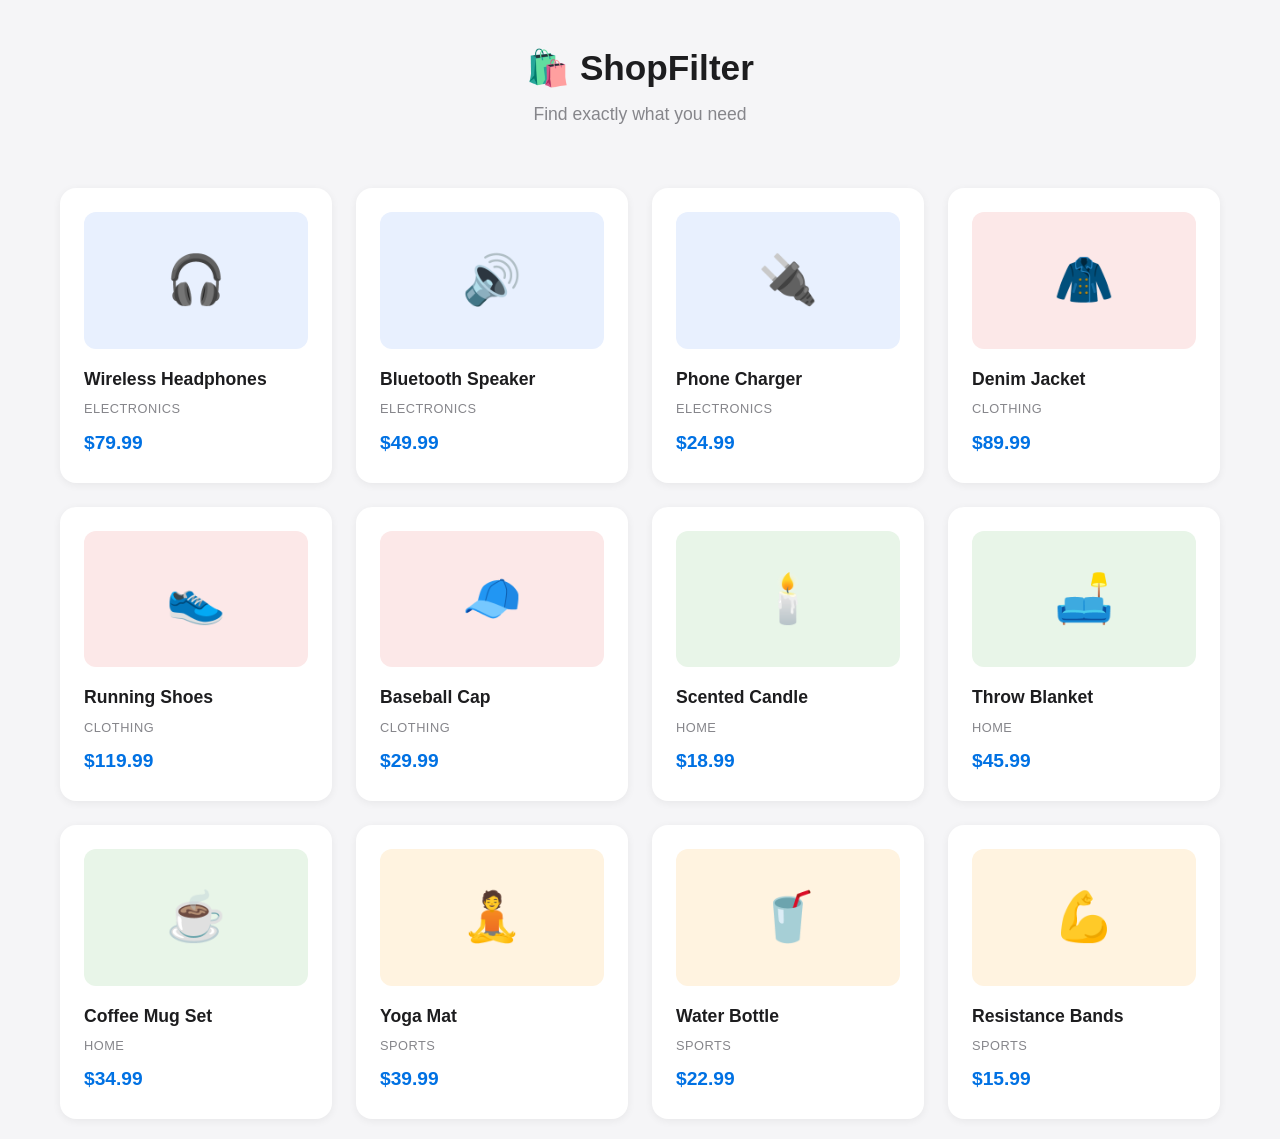
==== week5-search-filter/index.html @ 96588ca8 "Add files via upload" ====
<!DOCTYPE html>
<html lang="en">
<head>
    <meta charset="UTF-8">
    <meta name="viewport" content="width=device-width, initial-scale=1.0">
    <title>Product Filter Shop</title>
    <link rel="stylesheet" href="styles.css">
</head>
<body>
    <header>
        <h1>🛍️ ShopFilter</h1>
        <p class="subtitle">Find exactly what you need</p>
    </header>

    <main>
        <div class="products-grid">

            <div class="product-card" data-category="electronics" data-name="Wireless Headphones" data-price="79.99">
                <div class="card-image electronics">🎧</div>
                <h3>Wireless Headphones</h3>
                <p class="category-tag">Electronics</p>
                <p class="price">$79.99</p>
            </div>

            <div class="product-card" data-category="electronics" data-name="Bluetooth Speaker" data-price="49.99">
                <div class="card-image electronics">🔊</div>
                <h3>Bluetooth Speaker</h3>
                <p class="category-tag">Electronics</p>
                <p class="price">$49.99</p>
            </div>

            <div class="product-card" data-category="electronics" data-name="Phone Charger" data-price="24.99">
                <div class="card-image electronics">🔌</div>
                <h3>Phone Charger</h3>
                <p class="category-tag">Electronics</p>
                <p class="price">$24.99</p>
            </div>

            <div class="product-card" data-category="clothing" data-name="Denim Jacket" data-price="89.99">
                <div class="card-image clothing">🧥</div>
                <h3>Denim Jacket</h3>
                <p class="category-tag">Clothing</p>
                <p class="price">$89.99</p>
            </div>

            <div class="product-card" data-category="clothing" data-name="Running Shoes" data-price="119.99">
                <div class="card-image clothing">👟</div>
                <h3>Running Shoes</h3>
                <p class="category-tag">Clothing</p>
                <p class="price">$119.99</p>
            </div>

            <div class="product-card" data-category="clothing" data-name="Baseball Cap" data-price="29.99">
                <div class="card-image clothing">🧢</div>
                <h3>Baseball Cap</h3>
                <p class="category-tag">Clothing</p>
                <p class="price">$29.99</p>
            </div>

            <div class="product-card" data-category="home" data-name="Scented Candle" data-price="18.99">
                <div class="card-image home">🕯️</div>
                <h3>Scented Candle</h3>
                <p class="category-tag">Home</p>
                <p class="price">$18.99</p>
            </div>

            <div class="product-card" data-category="home" data-name="Throw Blanket" data-price="45.99">
                <div class="card-image home">🛋️</div>
                <h3>Throw Blanket</h3>
                <p class="category-tag">Home</p>
                <p class="price">$45.99</p>
            </div>

            <div class="product-card" data-category="home" data-name="Coffee Mug Set" data-price="34.99">
                <div class="card-image home">☕</div>
                <h3>Coffee Mug Set</h3>
                <p class="category-tag">Home</p>
                <p class="price">$34.99</p>
            </div>

            <div class="product-card" data-category="sports" data-name="Yoga Mat" data-price="39.99">
                <div class="card-image sports">🧘</div>
                <h3>Yoga Mat</h3>
                <p class="category-tag">Sports</p>
                <p class="price">$39.99</p>
            </div>

            <div class="product-card" data-category="sports" data-name="Water Bottle" data-price="22.99">
                <div class="card-image sports">🥤</div>
                <h3>Water Bottle</h3>
                <p class="category-tag">Sports</p>
                <p class="price">$22.99</p>
            </div>

            <div class="product-card" data-category="sports" data-name="Resistance Bands" data-price="15.99">
                <div class="card-image sports">💪</div>
                <h3>Resistance Bands</h3>
                <p class="category-tag">Sports</p>
                <p class="price">$15.99</p>
            </div>

        </div>
    </main>

    <script src="script.js"></script>
</body>
</html>
---- week5-search-filter/styles.css ----
/* ===== RESET & BASE ===== */
* {
    margin: 0;
    padding: 0;
    box-sizing: border-box;
}

body {
    font-family: 'Segoe UI', Tahoma, Geneva, Verdana, sans-serif;
    background-color: #f5f5f7;
    color: #1d1d1f;
    line-height: 1.6;
}

/* ===== HEADER ===== */
header {
    text-align: center;
    padding: 40px 20px 20px;
}

header h1 {
    font-size: 2.2rem;
    font-weight: 700;
    color: #1d1d1f;
}

.subtitle {
    color: #86868b;
    font-size: 1.1rem;
    margin-top: 4px;
}

/* ===== MAIN LAYOUT ===== */
main {
    max-width: 1200px;
    margin: 0 auto;
    padding: 20px;
}

/* ===== PRODUCT GRID ===== */
.products-grid {
    display: grid;
    grid-template-columns: repeat(auto-fill, minmax(260px, 1fr));
    gap: 24px;
    margin-top: 20px;
}

/* ===== PRODUCT CARDS ===== */
.product-card {
    background: #ffffff;
    border-radius: 16px;
    padding: 24px;
    box-shadow: 0 2px 8px rgba(0, 0, 0, 0.06);
    transition: transform 0.2s ease, box-shadow 0.2s ease;
}

.product-card:hover {
    transform: translateY(-4px);
    box-shadow: 0 8px 24px rgba(0, 0, 0, 0.1);
}

.card-image {
    font-size: 3rem;
    text-align: center;
    padding: 30px;
    border-radius: 12px;
    margin-bottom: 16px;
}

.card-image.electronics { background: #e8f0fe; }
.card-image.clothing { background: #fce8e8; }
.card-image.home { background: #e8f5e8; }
.card-image.sports { background: #fff3e0; }

.product-card h3 {
    font-size: 1.1rem;
    font-weight: 600;
    margin-bottom: 6px;
}

.category-tag {
    font-size: 0.8rem;
    color: #86868b;
    text-transform: uppercase;
    letter-spacing: 0.5px;
    margin-bottom: 8px;
}

.price {
    font-size: 1.2rem;
    font-weight: 700;
    color: #0071e3;
}

/* ===== RESPONSIVE ===== */
@media (max-width: 768px) {
    header h1 {
        font-size: 1.8rem;
    }
    .products-grid {
        grid-template-columns: repeat(auto-fill, minmax(200px, 1fr));
        gap: 16px;
    }
}
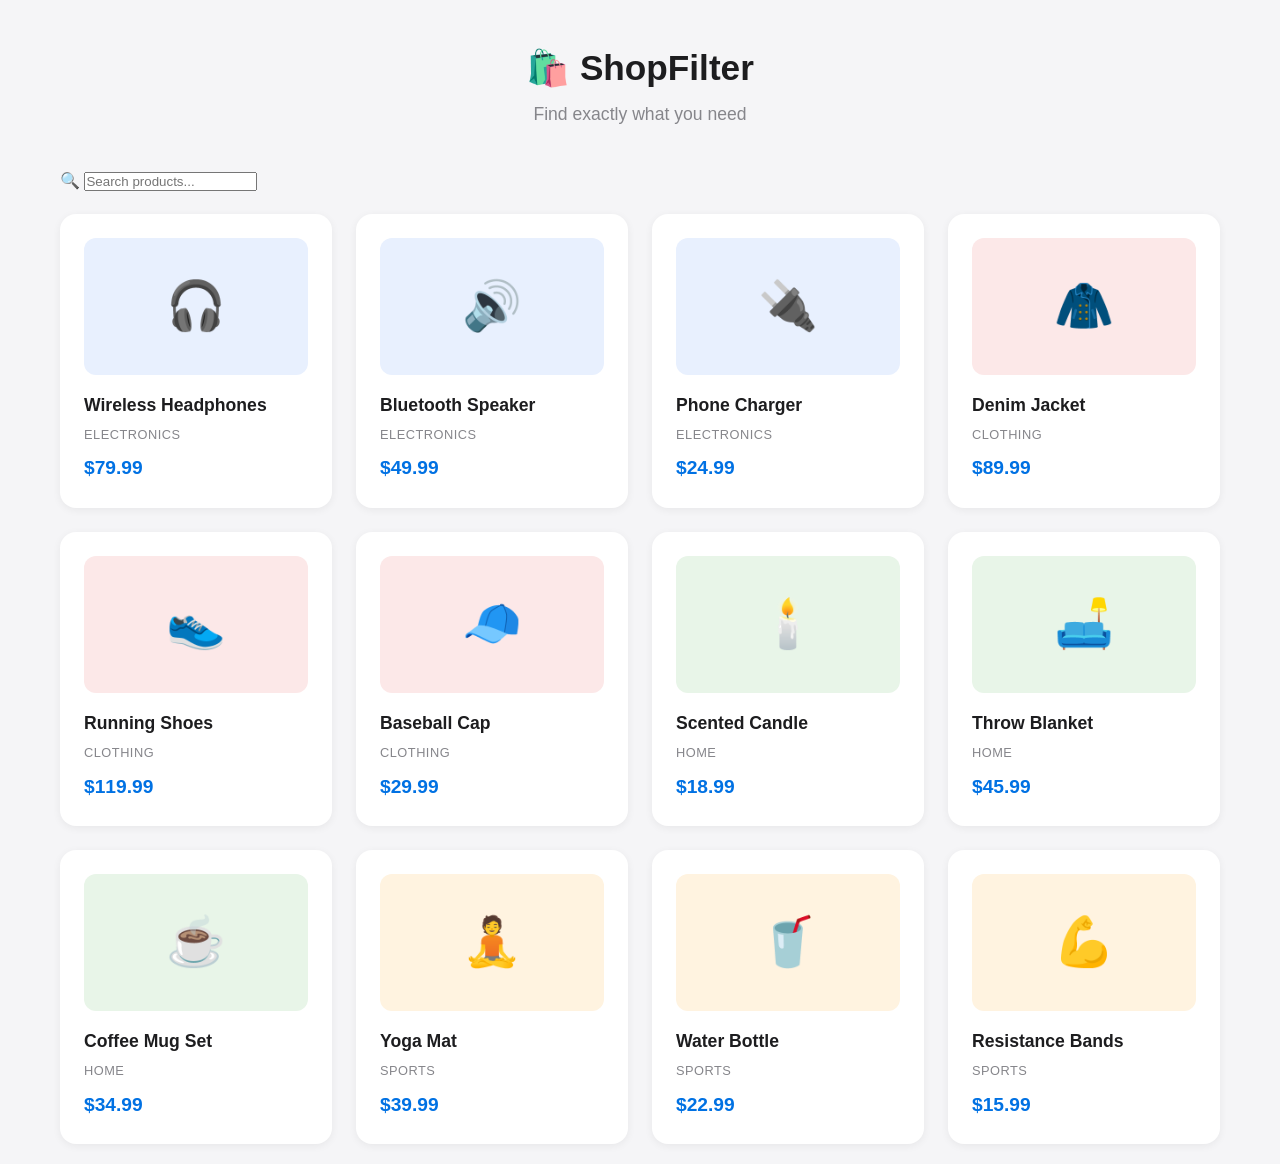
==== commit ab99de0f: "Step 1: Add search bar HTML structure above product grid" ====
--- a/week5-search-filter/index.html
+++ b/week5-search-filter/index.html
@@ -13,6 +13,11 @@
     </header>
 
     <main>
+        <div class="search-container">
+            <span class="search-icon">🔍</span>
+            <input type="text" id="search-input" placeholder="Search products...">
+        </div>
+
         <div class="products-grid">
 
             <div class="product-card" data-category="electronics" data-name="Wireless Headphones" data-price="79.99">
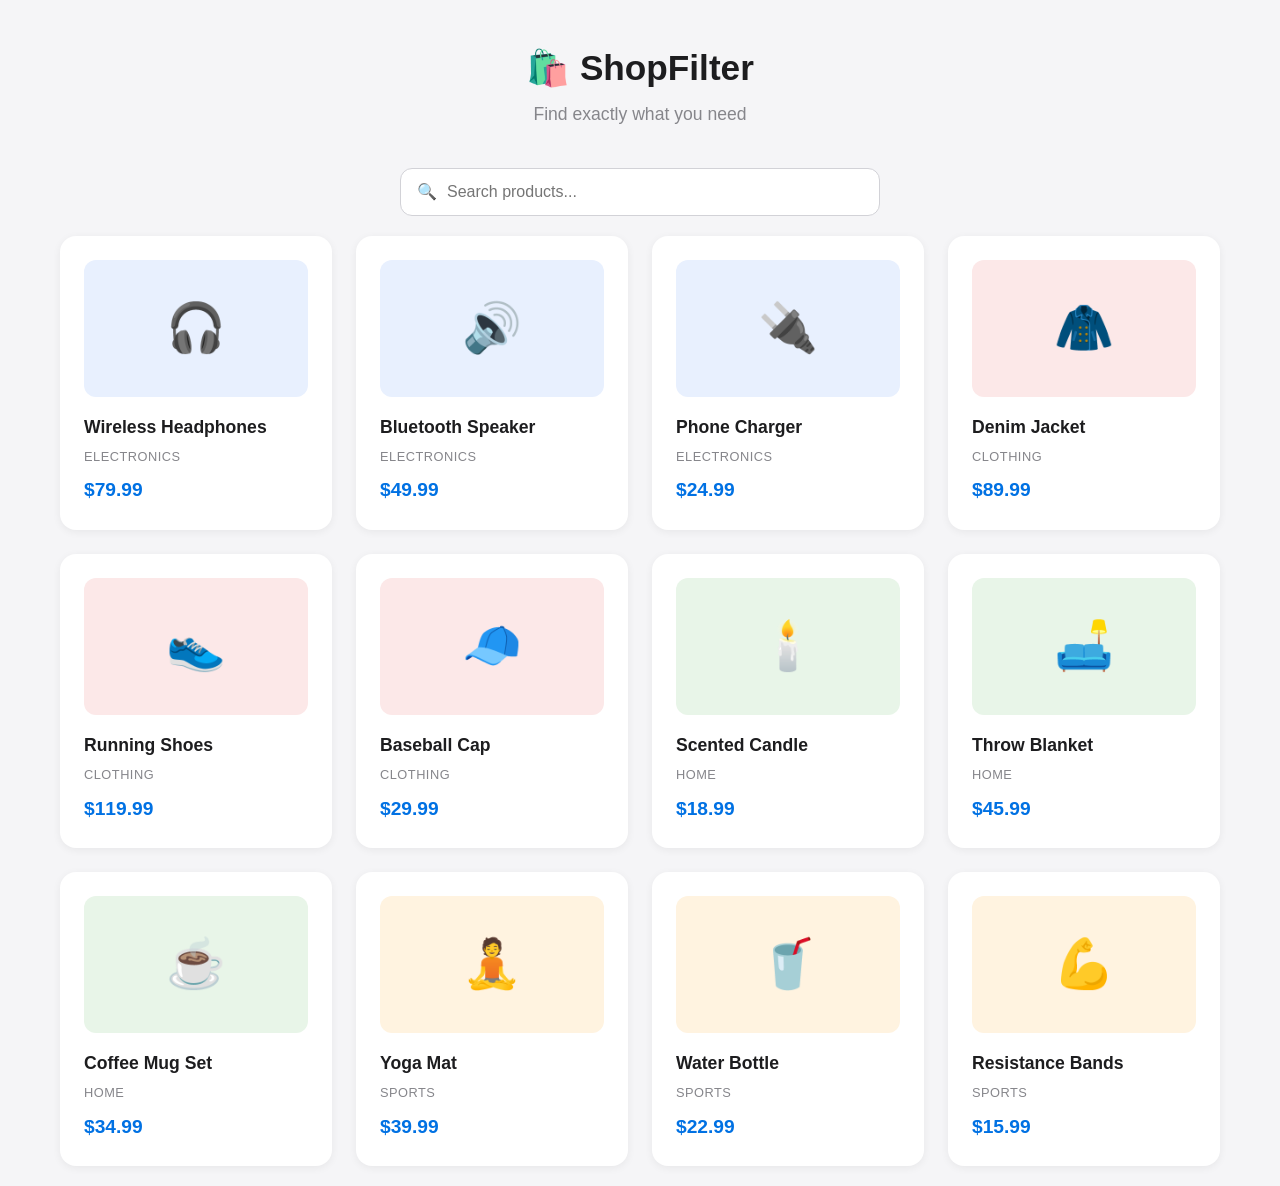
==== commit 8443091b: "Fix accessibility issues, add search styles, and implement search logic - Add aria-label to search i" ====
--- a/week5-search-filter/index.html
+++ b/week5-search-filter/index.html
@@ -14,91 +14,93 @@
 
     <main>
         <div class="search-container">
-            <span class="search-icon">🔍</span>
-            <input type="text" id="search-input" placeholder="Search products...">
+            <span class="search-icon" aria-hidden="true">🔍</span>
+            <input type="text" id="search-input" placeholder="Search products..." aria-label="Search products">
         </div>
+
+        <p id="no-results" hidden>No products match your search.</p>
 
         <div class="products-grid">
 
             <div class="product-card" data-category="electronics" data-name="Wireless Headphones" data-price="79.99">
-                <div class="card-image electronics">🎧</div>
+                <div class="card-image electronics" aria-hidden="true">🎧</div>
                 <h3>Wireless Headphones</h3>
                 <p class="category-tag">Electronics</p>
                 <p class="price">$79.99</p>
             </div>
 
             <div class="product-card" data-category="electronics" data-name="Bluetooth Speaker" data-price="49.99">
-                <div class="card-image electronics">🔊</div>
+                <div class="card-image electronics" aria-hidden="true">🔊</div>
                 <h3>Bluetooth Speaker</h3>
                 <p class="category-tag">Electronics</p>
                 <p class="price">$49.99</p>
             </div>
 
             <div class="product-card" data-category="electronics" data-name="Phone Charger" data-price="24.99">
-                <div class="card-image electronics">🔌</div>
+                <div class="card-image electronics" aria-hidden="true">🔌</div>
                 <h3>Phone Charger</h3>
                 <p class="category-tag">Electronics</p>
                 <p class="price">$24.99</p>
             </div>
 
             <div class="product-card" data-category="clothing" data-name="Denim Jacket" data-price="89.99">
-                <div class="card-image clothing">🧥</div>
+                <div class="card-image clothing" aria-hidden="true">🧥</div>
                 <h3>Denim Jacket</h3>
                 <p class="category-tag">Clothing</p>
                 <p class="price">$89.99</p>
             </div>
 
             <div class="product-card" data-category="clothing" data-name="Running Shoes" data-price="119.99">
-                <div class="card-image clothing">👟</div>
+                <div class="card-image clothing" aria-hidden="true">👟</div>
                 <h3>Running Shoes</h3>
                 <p class="category-tag">Clothing</p>
                 <p class="price">$119.99</p>
             </div>
 
             <div class="product-card" data-category="clothing" data-name="Baseball Cap" data-price="29.99">
-                <div class="card-image clothing">🧢</div>
+                <div class="card-image clothing" aria-hidden="true">🧢</div>
                 <h3>Baseball Cap</h3>
                 <p class="category-tag">Clothing</p>
                 <p class="price">$29.99</p>
             </div>
 
             <div class="product-card" data-category="home" data-name="Scented Candle" data-price="18.99">
-                <div class="card-image home">🕯️</div>
+                <div class="card-image home" aria-hidden="true">🕯️</div>
                 <h3>Scented Candle</h3>
                 <p class="category-tag">Home</p>
                 <p class="price">$18.99</p>
             </div>
 
             <div class="product-card" data-category="home" data-name="Throw Blanket" data-price="45.99">
-                <div class="card-image home">🛋️</div>
+                <div class="card-image home" aria-hidden="true">🛋️</div>
                 <h3>Throw Blanket</h3>
                 <p class="category-tag">Home</p>
                 <p class="price">$45.99</p>
             </div>
 
             <div class="product-card" data-category="home" data-name="Coffee Mug Set" data-price="34.99">
-                <div class="card-image home">☕</div>
+                <div class="card-image home" aria-hidden="true">☕</div>
                 <h3>Coffee Mug Set</h3>
                 <p class="category-tag">Home</p>
                 <p class="price">$34.99</p>
             </div>
 
             <div class="product-card" data-category="sports" data-name="Yoga Mat" data-price="39.99">
-                <div class="card-image sports">🧘</div>
+                <div class="card-image sports" aria-hidden="true">🧘</div>
                 <h3>Yoga Mat</h3>
                 <p class="category-tag">Sports</p>
                 <p class="price">$39.99</p>
             </div>
 
             <div class="product-card" data-category="sports" data-name="Water Bottle" data-price="22.99">
-                <div class="card-image sports">🥤</div>
+                <div class="card-image sports" aria-hidden="true">🥤</div>
                 <h3>Water Bottle</h3>
                 <p class="category-tag">Sports</p>
                 <p class="price">$22.99</p>
             </div>
 
             <div class="product-card" data-category="sports" data-name="Resistance Bands" data-price="15.99">
-                <div class="card-image sports">💪</div>
+                <div class="card-image sports" aria-hidden="true">💪</div>
                 <h3>Resistance Bands</h3>
                 <p class="category-tag">Sports</p>
                 <p class="price">$15.99</p>
--- a/week5-search-filter/styles.css
+++ b/week5-search-filter/styles.css
@@ -35,6 +35,45 @@
     max-width: 1200px;
     margin: 0 auto;
     padding: 20px;
+}
+
+/* ===== SEARCH ===== */
+.search-container {
+    display: flex;
+    align-items: center;
+    background: #ffffff;
+    border: 1.5px solid #d2d2d7;
+    border-radius: 12px;
+    padding: 10px 16px;
+    max-width: 480px;
+    margin: 0 auto;
+    gap: 10px;
+}
+
+.search-icon {
+    font-size: 1rem;
+    flex-shrink: 0;
+}
+
+#search-input {
+    border: none;
+    outline: none;
+    font-size: 1rem;
+    width: 100%;
+    background: transparent;
+    color: #1d1d1f;
+}
+
+.search-container:focus-within {
+    border-color: #0071e3;
+    box-shadow: 0 0 0 3px rgba(0, 113, 227, 0.2);
+}
+
+#no-results {
+    text-align: center;
+    color: #86868b;
+    font-size: 1rem;
+    padding: 40px 0;
 }
 
 /* ===== PRODUCT GRID ===== */
